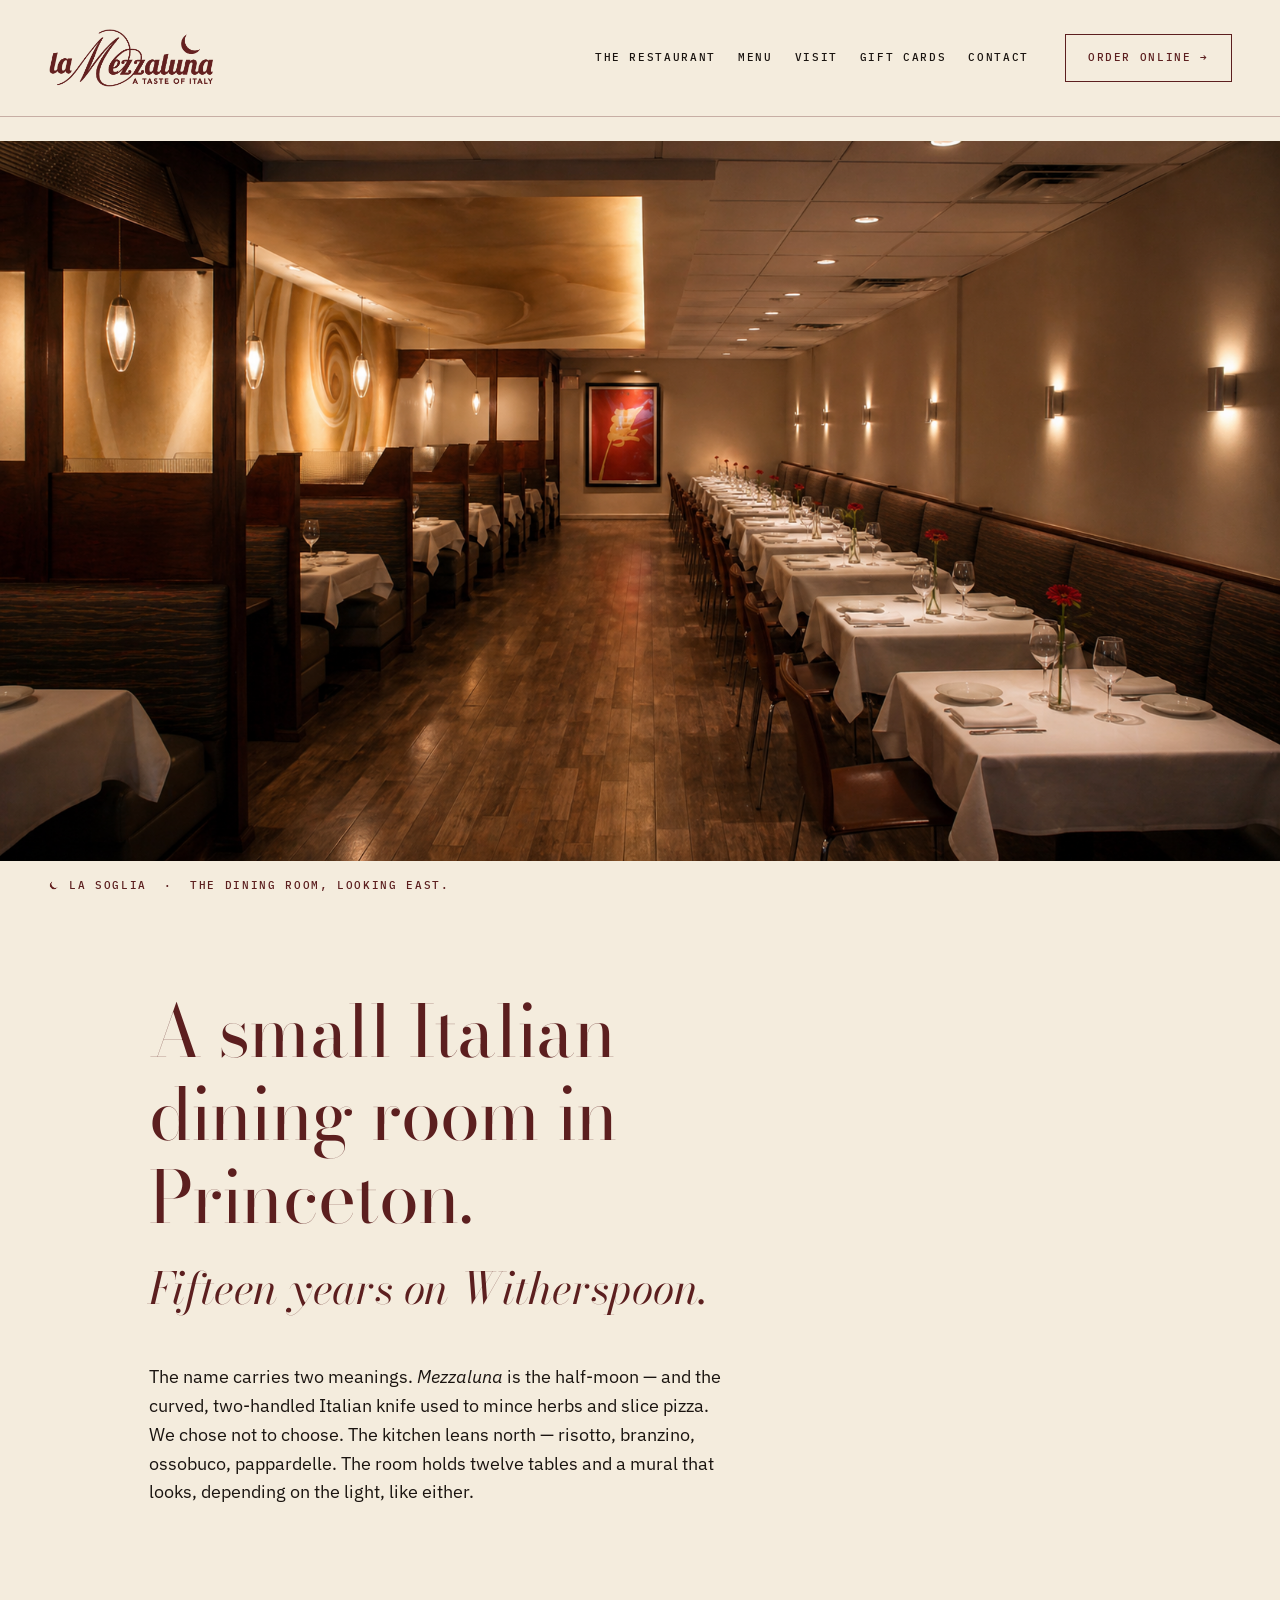
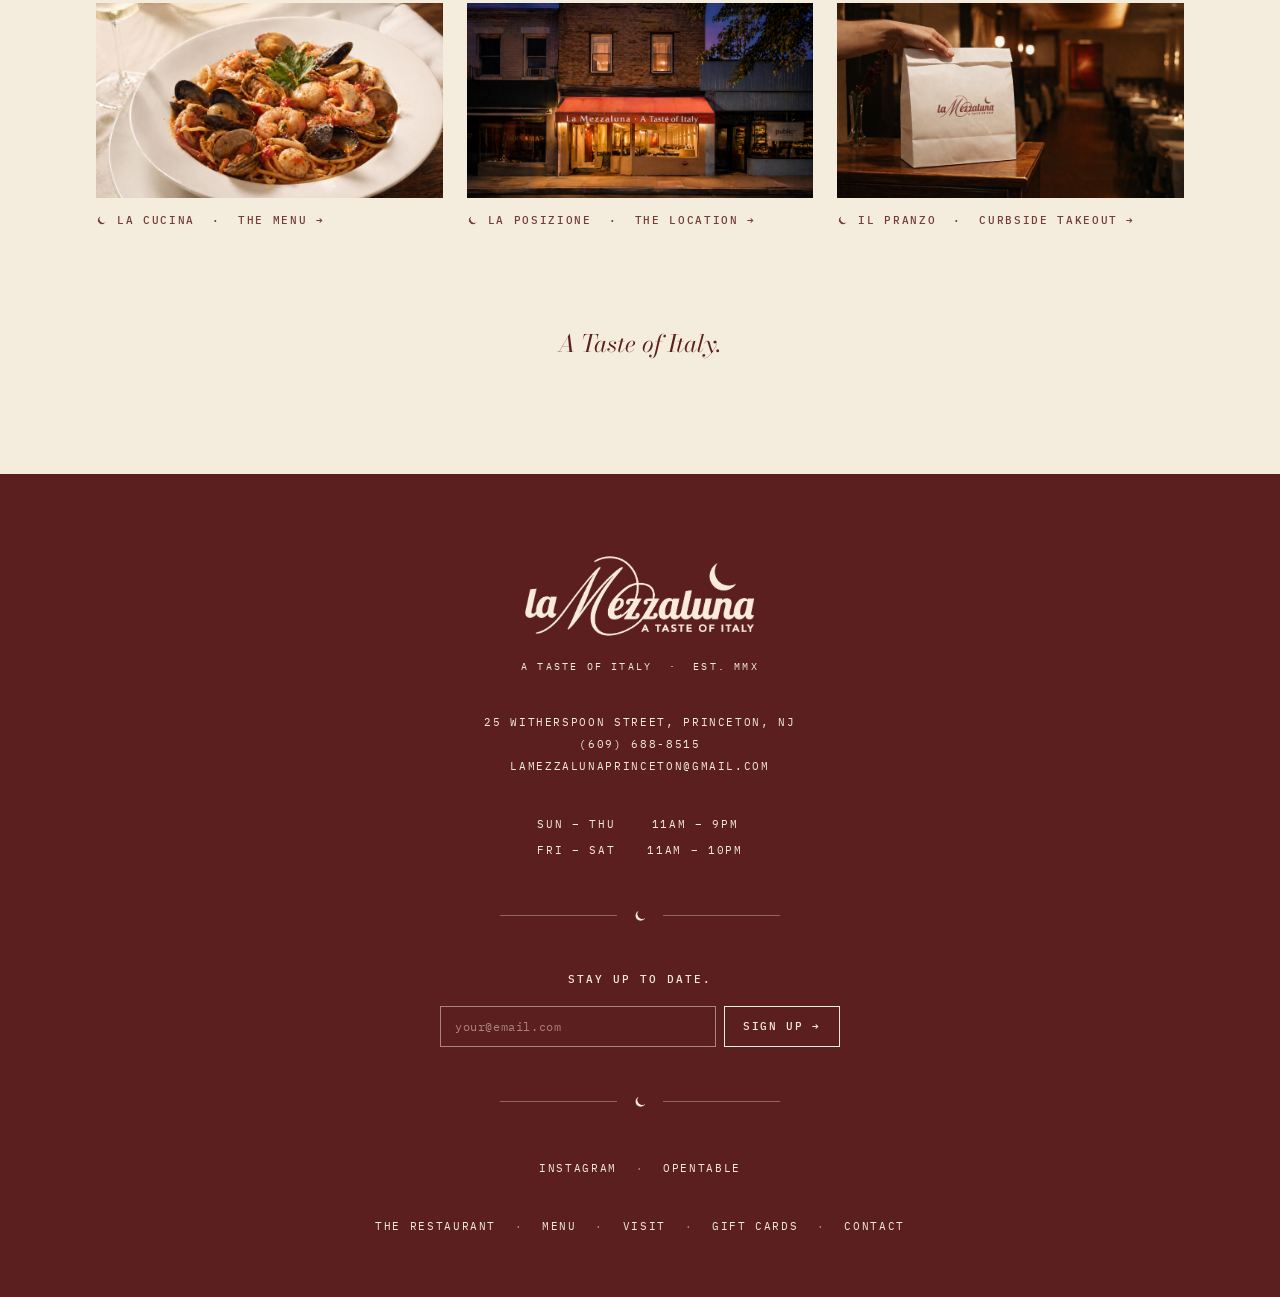
==== index.html @ 33477a1f "Initial commit: La Mezzaluna editorial site Six-page restaurant site (Home, Restaurant, Menu, Visit," ====
<!doctype html>
<html lang="en">
<head>
<meta charset="utf-8">
<meta name="viewport" content="width=device-width, initial-scale=1">
<title>La Mezzaluna · A Taste of Italy</title>
<meta name="description" content="A small Italian dining room in downtown Princeton. Fifteen years on Witherspoon Street.">
<meta name="theme-color" content="#5C1F1F">
<link rel="canonical" href="https://lamezzaluna.com/">

<!-- Icons -->
<link rel="icon" href="/favicon.ico" sizes="any">
<link rel="icon" type="image/png" sizes="32x32" href="/favicon-32x32.png">
<link rel="icon" type="image/png" sizes="16x16" href="/favicon-16x16.png">
<link rel="apple-touch-icon" sizes="180x180" href="/apple-touch-icon.png">
<link rel="manifest" href="/site.webmanifest">

<!-- Open Graph -->
<meta property="og:type" content="website">
<meta property="og:site_name" content="La Mezzaluna">
<meta property="og:title" content="La Mezzaluna · A Taste of Italy">
<meta property="og:description" content="A small Italian dining room in downtown Princeton. Fifteen years on Witherspoon Street.">
<meta property="og:url" content="https://lamezzaluna.com/">
<meta property="og:image" content="https://lamezzaluna.com/og-image.png">
<meta property="og:image:width" content="1200">
<meta property="og:image:height" content="630">

<!-- Twitter -->
<meta name="twitter:card" content="summary_large_image">
<meta name="twitter:title" content="La Mezzaluna · A Taste of Italy">
<meta name="twitter:description" content="A small Italian dining room in downtown Princeton. Fifteen years on Witherspoon Street.">
<meta name="twitter:image" content="https://lamezzaluna.com/og-image.png">

<link rel="preconnect" href="https://fonts.googleapis.com">
<link rel="preconnect" href="https://fonts.gstatic.com" crossorigin>
<link href="https://fonts.googleapis.com/css2?family=Bodoni+Moda:ital,wght@0,400;0,500;1,400;1,500&family=IBM+Plex+Mono:wght@400;500&family=IBM+Plex+Sans:wght@400;500;600&display=swap" rel="stylesheet">
<link rel="stylesheet" href="styles.css?v=9">
<script type="application/ld+json">
{
  "@context": "https://schema.org",
  "@type": "Restaurant",
  "name": "La Mezzaluna",
  "image": "https://lamezzaluna.com/og-image.png",
  "url": "https://lamezzaluna.com/",
  "telephone": "+1-609-688-8515",
  "priceRange": "$",
  "servesCuisine": "Italian",
  "address": {
    "@type": "PostalAddress",
    "streetAddress": "25 Witherspoon Street",
    "addressLocality": "Princeton",
    "addressRegion": "NJ",
    "postalCode": "08540",
    "addressCountry": "US"
  },
  "openingHoursSpecification": [
    {
      "@type": "OpeningHoursSpecification",
      "dayOfWeek": [
        "Sunday",
        "Monday",
        "Tuesday",
        "Wednesday",
        "Thursday"
      ],
      "opens": "11:00",
      "closes": "21:00"
    },
    {
      "@type": "OpeningHoursSpecification",
      "dayOfWeek": [
        "Friday",
        "Saturday"
      ],
      "opens": "11:00",
      "closes": "22:00"
    }
  ],
  "acceptsReservations": "True"
}
</script>
<style>
  .home-h {
    grid-column: 2 / span 8;
    margin-top: 96px;
  }
  .home-h .h-main {
    font-family: var(--serif);
    font-weight: 400;
    color: var(--wine);
    font-size: clamp(48px, 7vw, 72px);
    line-height: 1.15;
    letter-spacing: -0.01em;
    max-width: 600px;
  }
  .home-h .h-italic {
    font-family: var(--serif);
    font-style: italic;
    font-weight: 400;
    color: var(--wine);
    font-size: clamp(28px, 4.5vw, 44px);
    line-height: 1.2;
    margin-top: 24px;
    letter-spacing: -0.005em;
  }
  @media (max-width: 768px) {
    .home-h { grid-column: 1 / -1; margin-top: 56px; }
  }

  .nav-plates {
    grid-column: 1 / -1;
    display: grid;
    grid-template-columns: repeat(3, 1fr);
    gap: 24px;
    margin-top: 96px;
    padding: 0 48px;
  }
  @media (max-width: 768px) {
    .nav-plates { grid-template-columns: 1fr; gap: 32px; padding: 0 24px; margin-top: 64px; }
  }
  .nav-plate {
    display: flex;
    flex-direction: column;
    gap: 14px;
    color: inherit;
    cursor: pointer;
  }
  .nav-plate-frame {
    overflow: hidden;
    width: 100%;
  }
  .nav-plate-img {
    width: 100%;
    aspect-ratio: 16/9;
    object-fit: cover;
    background: var(--paper);
    transition: transform 400ms ease-out;
  }
  .nav-plate-img.placeholder {
    border: 1px solid var(--wine);
    display: flex;
    align-items: center;
    justify-content: center;
    flex-direction: column;
    gap: 12px;
  }
  .nav-plate:hover .nav-plate-img { transform: scale(1.02); }
  .nav-plate-cap {
    display: flex;
    align-items: center;
    gap: 10px;
    font-family: var(--mono);
    text-transform: uppercase;
    letter-spacing: 0.15em;
    font-size: 11px;
    color: var(--wine);
    font-weight: 500;
    opacity: 0.85;
    transition: opacity 400ms ease-out;
  }
  .nav-plate:hover .nav-plate-cap { opacity: 1; }
  .nav-plate-cap .moon { line-height: 0; }
</style>
</head>
<body>
<div id="nav-host"></div>

<figure class="hero reveal">
  <div class="hero-frame">
    <img class="hero-img photo-hover" src="img/dining-room-mural.png" alt="The far wall of the dining room, holding a large cream-and-beige mural that curls like a slow wave or a half-moon, dramatically lit from above." />
  </div>
  <figcaption class="plate-caption">
    <span class="moon" id="cap-moon"></span>
    LA SOGLIA &nbsp;·&nbsp; The dining room, looking east.
  </figcaption>
</figure>

<main class="grid">
  <div class="home-h reveal">
    <div class="h-main">A small Italian dining room in Princeton.</div>
    <div class="h-italic">Fifteen years on Witherspoon.</div>
  </div>

  <p class="body-p reveal">
    The name carries two meanings. <em>Mezzaluna</em> is the half-moon — and the curved, two-handled Italian knife used to mince herbs and slice pizza. We chose not to choose. The kitchen leans north — risotto, branzino, ossobuco, pappardelle. The room holds twelve tables and a mural that looks, depending on the light, like either.
  </p>

  <div class="nav-plates reveal">
    <a class="nav-plate" href="menu.html">
      <div class="nav-plate-frame">
        <img class="nav-plate-img" src="img/hero-pasta.png" alt="A plate of linguini marechiaro." />
      </div>
      <div class="nav-plate-cap">
        <span class="moon" id="np-moon-1"></span>
        LA CUCINA &nbsp;·&nbsp; The menu →
      </div>
    </a>

    <a class="nav-plate" href="visit.html">
      <div class="nav-plate-frame">
        <img class="nav-plate-img" src="img/storefront-dusk.png" alt="The La Mezzaluna storefront on Witherspoon Street at dusk." />
      </div>
      <div class="nav-plate-cap">
        <span class="moon" id="np-moon-2"></span>
        LA POSIZIONE &nbsp;·&nbsp; The location →
      </div>
    </a>

    <a class="nav-plate" href="https://app.getyomojo.com/mojoweb/?vendor=QWtkWXGFDM" target="_blank" rel="noopener">
      <div class="nav-plate-frame">
        <img class="nav-plate-img" src="img/order-online.png" alt="A La Mezzaluna takeout bag on the host stand, the dining room glowing behind it." />
      </div>
      <div class="nav-plate-cap">
        <span class="moon" id="np-moon-3"></span>
        IL PRANZO &nbsp;·&nbsp; Curbside takeout →
      </div>
    </a>
  </div>

  <div class="closing reveal" style="grid-column: 1 / -1;">A Taste of Italy.</div>
</main>

<div id="footer-host"></div>

<script src="chrome.js?v=9"></script>
<script>
  LM.mountChrome('index.html');
  document.getElementById('cap-moon').innerHTML = LM.crescent(11);
  document.getElementById('np-moon-1').innerHTML = LM.crescent(11);
  document.getElementById('np-moon-2').innerHTML = LM.crescent(11);
  document.getElementById('np-moon-3').innerHTML = LM.crescent(11);
</script>
</body>
</html>
---- styles.css ----
/* La Mezzaluna — shared styles (v2) */

:root {
  --paper: #F4ECDD;
  --wine: #5C1F1F;
  --ink: #1A1410;
  --hairline: rgba(92, 31, 31, 0.3);
  --serif: 'Bodoni Moda', Georgia, serif;
  --sans: 'IBM Plex Sans', system-ui, sans-serif;
  --mono: 'IBM Plex Mono', ui-monospace, monospace;
}

* { box-sizing: border-box; margin: 0; padding: 0; }

html, body {
  background: var(--paper);
  color: var(--ink);
  font-family: var(--sans);
  font-size: 16px;
  line-height: 1.55;
  -webkit-font-smoothing: antialiased;
  -moz-osx-font-smoothing: grayscale;
}

a { color: inherit; text-decoration: none; }
img { max-width: 100%; display: block; }

/* ---- Grid ---- */
.grid {
  display: grid;
  grid-template-columns: repeat(12, 1fr);
  column-gap: 24px;
  padding: 0 48px;
  max-width: 1600px;
  margin: 0 auto;
}
@media (max-width: 768px) {
  .grid { padding: 0 24px; column-gap: 16px; }
}

/* ---- Mono small-caps ---- */
.mono {
  font-family: var(--mono);
  text-transform: uppercase;
  letter-spacing: 0.15em;
  font-weight: 500;
  font-size: 11px;
}
@media (max-width: 768px) { .mono { font-size: 10px; } }
.mono-wine { color: var(--wine); }

.italic { font-style: italic; }

/* ---- Nav ---- */
.nav {
  background: var(--paper);
  padding: 28px 48px;
  display: flex;
  align-items: center;
  justify-content: space-between;
  position: relative;
  z-index: 10;
  border-bottom: 1px solid var(--hairline);
}
@media (max-width: 768px) {
  .nav { padding: 20px 24px; }
}

.wordmark { display: block; transition: opacity .2s ease-out; }
.wordmark:hover { opacity: 0.7; }
.wordmark img {
  height: 60px;
  width: auto;
  object-fit: contain;
}
@media (max-width: 768px) {
  .wordmark img { height: 44px; }
}

.nav-right {
  display: flex;
  align-items: center;
  gap: 36px;
}
.nav-links {
  display: flex;
  gap: 22px;
  align-items: center;
  flex-wrap: nowrap;
}
.nav-link {
  position: relative;
  font-family: var(--mono);
  text-transform: uppercase;
  letter-spacing: 0.15em;
  font-weight: 500;
  font-size: 11px;
  color: var(--ink);
  display: inline-flex;
  align-items: center;
  gap: 6px;
  white-space: nowrap;
  transition: color .2s ease-out;
}
.nav-link:hover { color: var(--wine); }
.nav-link .nav-moon {
  display: none;
  color: var(--wine);
  line-height: 0;
}
.nav-link.active .nav-moon { display: inline-flex; }
.nav-link.active { color: var(--wine); }

.nav-cta {
  padding: 11px 16px;
  font-size: 11px;
}

/* Mobile nav */
.hamburger {
  display: none;
  flex-direction: column;
  gap: 5px;
  width: 22px;
  cursor: pointer;
  background: none;
  border: 0;
  padding: 8px 0;
}
.hamburger span {
  display: block;
  width: 100%;
  height: 1px;
  background: var(--ink);
}
.mobile-overlay {
  position: fixed;
  inset: 0;
  background: var(--paper);
  z-index: 100;
  opacity: 0;
  pointer-events: none;
  transition: opacity 300ms ease-out;
  display: flex;
  flex-direction: column;
  padding: 24px;
}
.mobile-overlay.open { opacity: 1; pointer-events: auto; }
.mobile-overlay-top {
  display: flex;
  justify-content: space-between;
  align-items: center;
  margin-bottom: 64px;
}
.mobile-close {
  background: none;
  border: 0;
  font-family: var(--mono);
  text-transform: uppercase;
  letter-spacing: 0.15em;
  font-size: 11px;
  font-weight: 500;
  color: var(--ink);
  cursor: pointer;
}
.mobile-links {
  display: flex;
  flex-direction: column;
  gap: 24px;
  margin-bottom: 48px;
}
.mobile-links a {
  font-family: var(--serif);
  font-size: 32px;
  color: var(--wine);
  display: flex;
  align-items: center;
  gap: 16px;
}
.mobile-links a .moon-inline { display: none; line-height: 0; }
.mobile-links a.active .moon-inline { display: inline-flex; }
.mobile-order {
  align-self: stretch;
  text-align: center;
  margin-top: auto;
}

@media (max-width: 900px) {
  .nav-links { display: none; }
  .nav-cta { display: none; }
  .hamburger { display: flex; }
}

/* ---- Hero photo ---- */
.hero {
  width: 100%;
  position: relative;
  margin-top: 24px;
}
.hero-anchor {
  position: absolute;
  bottom: 48px;
  left: 48px;
  font-family: var(--serif);
  font-weight: 400;
  font-size: clamp(72px, 10vw, 128px);
  line-height: 1;
  color: var(--paper);
  text-shadow: 0 2px 12px rgba(26, 20, 16, 0.4);
  letter-spacing: -0.01em;
  pointer-events: none;
  z-index: 2;
}
@media (max-width: 768px) {
  .hero { margin-top: 12px; }
  .hero-anchor { bottom: 24px; left: 24px; }
}

/* Anchor for pages without a hero (Gift Cards, Contact) */
.page-anchor-text {
  font-family: var(--serif);
  font-weight: 400;
  font-size: clamp(72px, 10vw, 128px);
  line-height: 1;
  color: var(--wine);
  letter-spacing: -0.01em;
  padding: 80px 48px 0;
}
@media (max-width: 768px) {
  .page-anchor-text { padding: 56px 24px 0; }
}
.hero-img {
  width: 100%;
  aspect-ratio: 16/9;
  background: var(--paper);
  display: block;
  object-fit: cover;
}
.hero-img.placeholder {
  border: 1px solid var(--wine);
  display: flex;
  align-items: center;
  justify-content: center;
  flex-direction: column;
  gap: 12px;
}
.hero-frame { overflow: hidden; position: relative; }
.hero-frame.tall .hero-img { aspect-ratio: 4/5; }
.placeholder-fname {
  font-family: var(--mono);
  text-transform: uppercase;
  letter-spacing: 0.15em;
  font-size: 14px;
  color: var(--wine);
  font-weight: 500;
}
.placeholder-meta {
  font-family: var(--mono);
  font-size: 11px;
  color: rgba(26, 20, 16, 0.5);
}
@media (max-width: 768px) {
  .hero-img { aspect-ratio: 4/5; }
}

.plate-caption {
  padding: 16px 48px 0;
  display: flex;
  align-items: center;
  gap: 10px;
  font-family: var(--mono);
  text-transform: uppercase;
  letter-spacing: 0.15em;
  font-size: 11px;
  color: var(--wine);
  font-weight: 500;
}
.plate-caption .moon { line-height: 0; }
@media (max-width: 768px) {
  .plate-caption { padding: 12px 24px 0; flex-wrap: wrap; }
}

/* ---- Headlines / body ---- */
.anchor-h {
  font-family: var(--serif);
  font-weight: 400;
  color: var(--wine);
  font-size: clamp(40px, 8vw, 72px);
  line-height: 1.15;
  letter-spacing: -0.01em;
  grid-column: 2 / span 8;
  margin-top: 80px;
}
.anchor-h.smaller { font-size: clamp(36px, 6vw, 56px); }
.anchor-h.med { font-size: clamp(36px, 5.5vw, 48px); }
.anchor-h.tall { font-size: clamp(40px, 7vw, 64px); }

.body-p {
  font-family: var(--sans);
  font-size: 18px;
  line-height: 1.6;
  color: var(--ink);
  max-width: 600px;
  grid-column: 2 / span 6;
  margin-top: 48px;
}
@media (max-width: 768px) {
  .anchor-h, .body-p, .sub-block { grid-column: 1 / -1 !important; }
  .body-p { font-size: 16px; margin-top: 32px; }
  .anchor-h { margin-top: 48px; }
}

/* ---- Section break ---- */
.section-break {
  grid-column: 1 / -1;
  margin: 80px 0;
  border-top: 1px solid var(--hairline);
}
.section-break-moon {
  grid-column: 1 / -1;
  display: flex;
  align-items: center;
  justify-content: center;
  gap: 24px;
  margin: 80px 0;
  color: var(--wine);
}
.section-break-moon .rule {
  flex: 0 0 80px;
  height: 1px;
  background: var(--hairline);
}
.section-break-moon .moon { line-height: 0; }

/* ---- Sub-block ---- */
.sub-block {
  grid-column: 2 / span 6;
  display: flex;
  flex-direction: column;
  gap: 16px;
  max-width: 600px;
}
.sub-block .label {
  font-family: var(--mono);
  text-transform: uppercase;
  letter-spacing: 0.15em;
  font-size: 11px;
  color: var(--wine);
  font-weight: 500;
}
.sub-block p {
  font-family: var(--sans);
  font-size: 17px;
  line-height: 1.6;
  color: var(--ink);
}

/* ---- Buttons ---- */
.btn {
  display: inline-block;
  padding: 14px 22px;
  border: 1px solid var(--wine);
  font-family: var(--mono);
  text-transform: uppercase;
  letter-spacing: 0.15em;
  font-size: 11px;
  font-weight: 500;
  color: var(--wine);
  background: transparent;
  cursor: pointer;
  transition: background 200ms ease-out, color 200ms ease-out;
  align-self: flex-start;
  white-space: nowrap;
}
.btn:hover { background: var(--wine); color: var(--paper); }
.btn-row { display: flex; flex-wrap: wrap; gap: 16px; }

/* ---- Logistics rows ---- */
.logistics {
  grid-column: 2 / span 6;
  display: grid;
  grid-template-columns: 140px 1fr;
  row-gap: 20px;
  column-gap: 32px;
  max-width: 600px;
}
.logistics dt {
  font-family: var(--mono);
  text-transform: uppercase;
  letter-spacing: 0.15em;
  font-size: 11px;
  color: var(--wine);
  font-weight: 500;
  padding-top: 4px;
}
.logistics dd {
  font-family: var(--sans);
  font-size: 16px;
  color: var(--ink);
  line-height: 1.6;
}
@media (max-width: 768px) {
  .logistics { grid-column: 1 / -1; grid-template-columns: 1fr; row-gap: 4px; }
  .logistics dd { margin-bottom: 16px; }
}

/* ---- Closing italic ---- */
.closing {
  font-family: var(--serif);
  font-style: italic;
  font-weight: 400;
  font-size: 24px;
  color: var(--wine);
  text-align: center;
  margin: 96px 0 48px;
}

/* ---- Footer ---- */
.footer {
  background: var(--wine);
  color: var(--paper);
  padding: 80px 48px 60px;
  text-align: center;
  margin-top: 64px;
}
.f-wordmark { display: inline-block; transition: opacity .2s; }
.f-wordmark:hover { opacity: 0.7; }
.f-wordmark img { height: 84px; width: auto; object-fit: contain; margin: 0 auto; }
.f-tagline {
  font-family: var(--mono);
  text-transform: uppercase;
  letter-spacing: 0.22em;
  font-size: 10px;
  color: var(--paper);
  margin-top: 14px;
}
.footer .f-block {
  font-family: var(--mono);
  text-transform: uppercase;
  letter-spacing: 0.15em;
  font-size: 11px;
  color: var(--paper);
  font-weight: 400;
  margin-top: 36px;
  line-height: 2;
}
.footer .f-block a { color: var(--paper); transition: opacity .2s; }
.footer .f-block a:hover { opacity: 0.7; }
.footer .f-block.hours { display: grid; grid-template-columns: max-content max-content; gap: 4px 32px; justify-content: center; }
.f-divider { display: inline-block; margin: 0 10px; opacity: 0.5; }

.f-divider-row {
  display: flex;
  align-items: center;
  justify-content: center;
  gap: 16px;
  margin: 48px auto;
  width: 280px;
  color: var(--paper);
}
.f-rule {
  flex: 1;
  height: 1px;
  background: rgba(244, 236, 221, 0.35);
}
.f-cresc { line-height: 0; }

.f-news {
  max-width: 400px;
  margin: 0 auto;
  position: relative;
}
.f-news.done .f-news-label,
.f-news.done .f-news-row { opacity: 0; pointer-events: none; }
.f-news.done .f-news-confirm { opacity: 1; }
.f-news-label {
  font-family: var(--mono);
  text-transform: uppercase;
  letter-spacing: 0.18em;
  font-size: 11px;
  color: var(--paper);
  font-weight: 500;
  margin-bottom: 18px;
  transition: opacity 300ms ease-out;
}
.f-news-row {
  display: flex;
  gap: 8px;
  transition: opacity 300ms ease-out;
}
.f-news-row input {
  flex: 1;
  background: transparent;
  border: 1px solid rgba(244, 236, 221, 0.5);
  color: var(--paper);
  font-family: var(--mono);
  font-size: 12px;
  padding: 12px 14px;
  border-radius: 0;
  letter-spacing: 0.05em;
}
.f-news-row input::placeholder { color: rgba(244, 236, 221, 0.5); }
.f-news-row input:focus { outline: none; border-color: var(--paper); }
.f-news-row button {
  background: transparent;
  border: 1px solid var(--paper);
  color: var(--paper);
  font-family: var(--mono);
  text-transform: uppercase;
  letter-spacing: 0.15em;
  font-size: 11px;
  font-weight: 500;
  padding: 0 18px;
  cursor: pointer;
  transition: background .2s, color .2s;
}
.f-news-row button:hover { background: var(--paper); color: var(--wine); }
.f-news-confirm {
  position: absolute;
  inset: 0;
  display: flex;
  align-items: center;
  justify-content: center;
  font-family: var(--serif);
  font-style: italic;
  font-size: 22px;
  color: var(--paper);
  opacity: 0;
  pointer-events: none;
  transition: opacity 300ms ease-out;
}
@media (max-width: 540px) {
  .f-news-row { flex-direction: column; }
  .f-news-row button { padding: 12px; }
}

.f-moon { margin-top: 48px; display: flex; justify-content: center; color: var(--paper); }
.f-moon svg { width: 16px; height: 16px; }

/* ---- Reveal ---- */
.reveal { opacity: 0; transition: opacity 400ms ease-out; }
.reveal.in { opacity: 1; }
/* Heroes don't fade — they're above the fold and the IO flicker on first paint is more annoying than the fade is rewarding. */
.hero.reveal { opacity: 1; }

/* ---- Photo hover ---- */
.photo-hover { transition: transform 400ms ease-out; }
.photo-hover:hover { transform: scale(1.02); }
.hero-frame { display: block; overflow: hidden; }
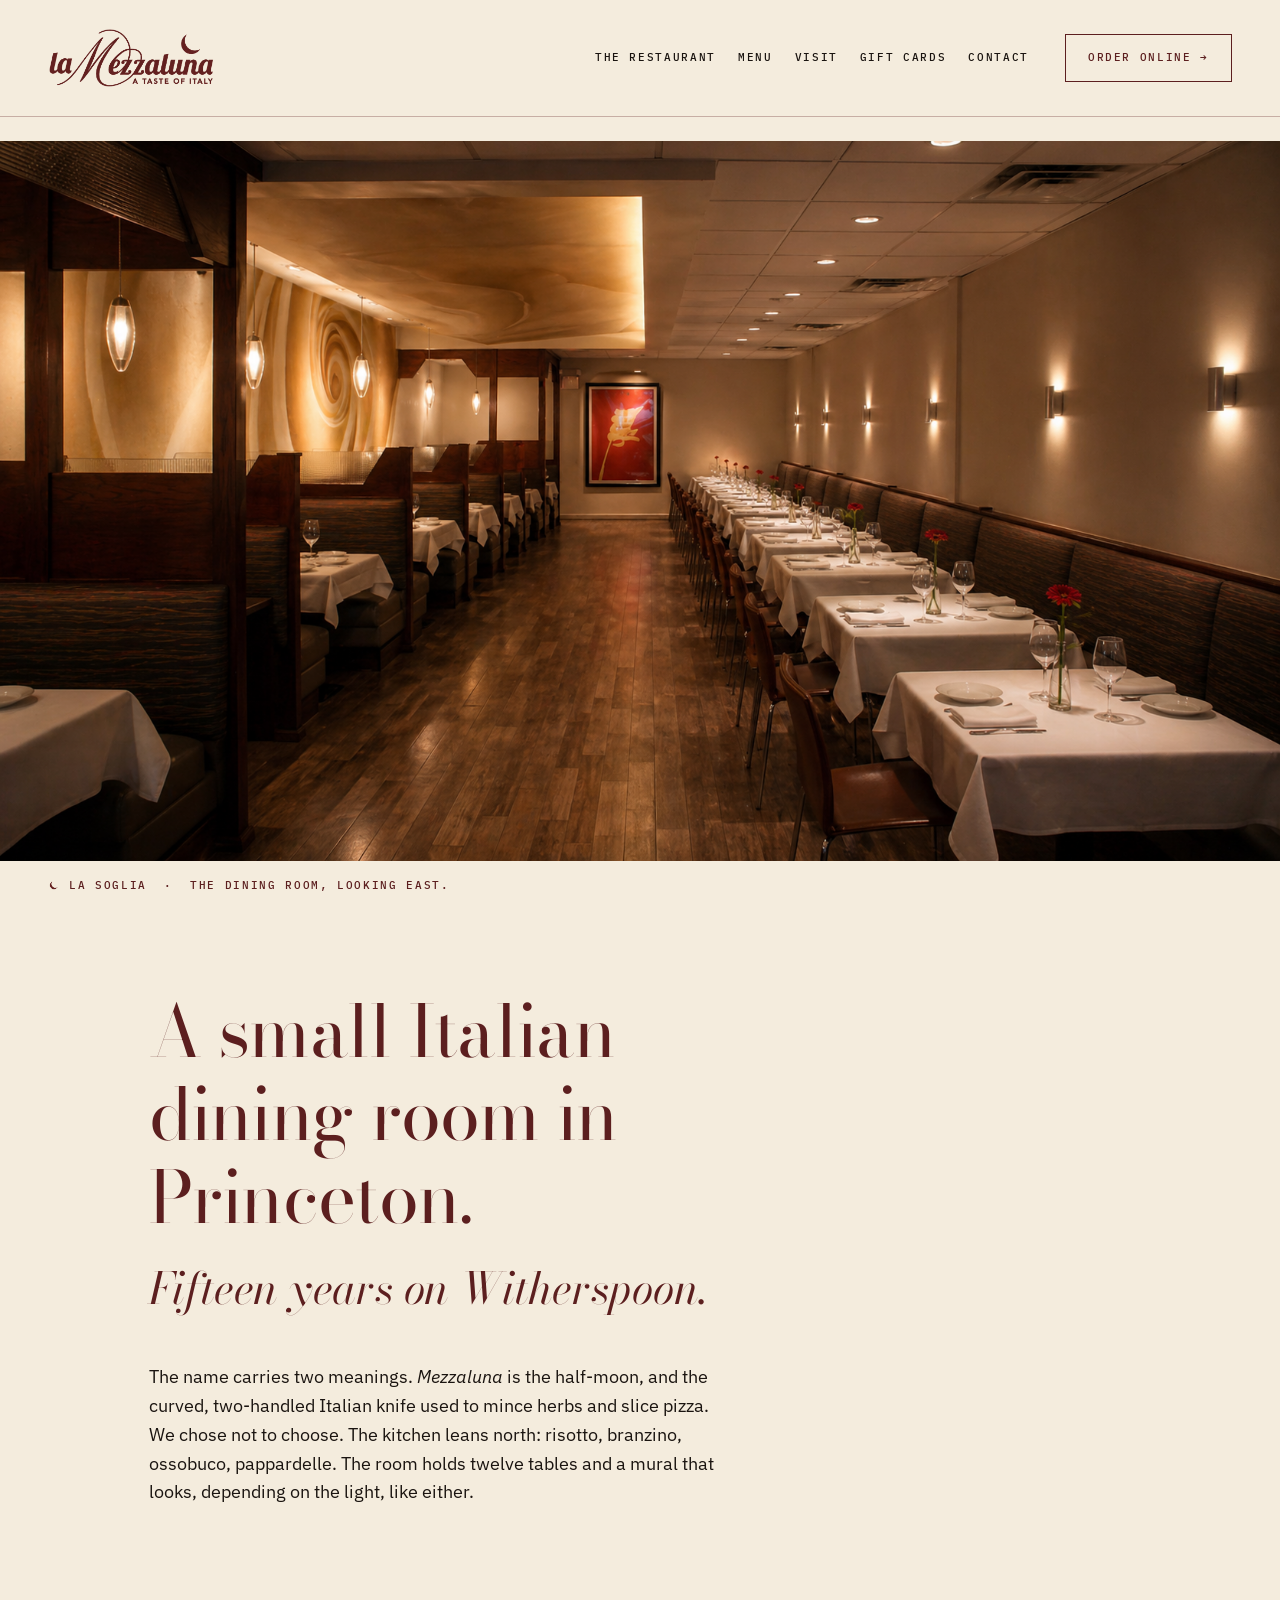
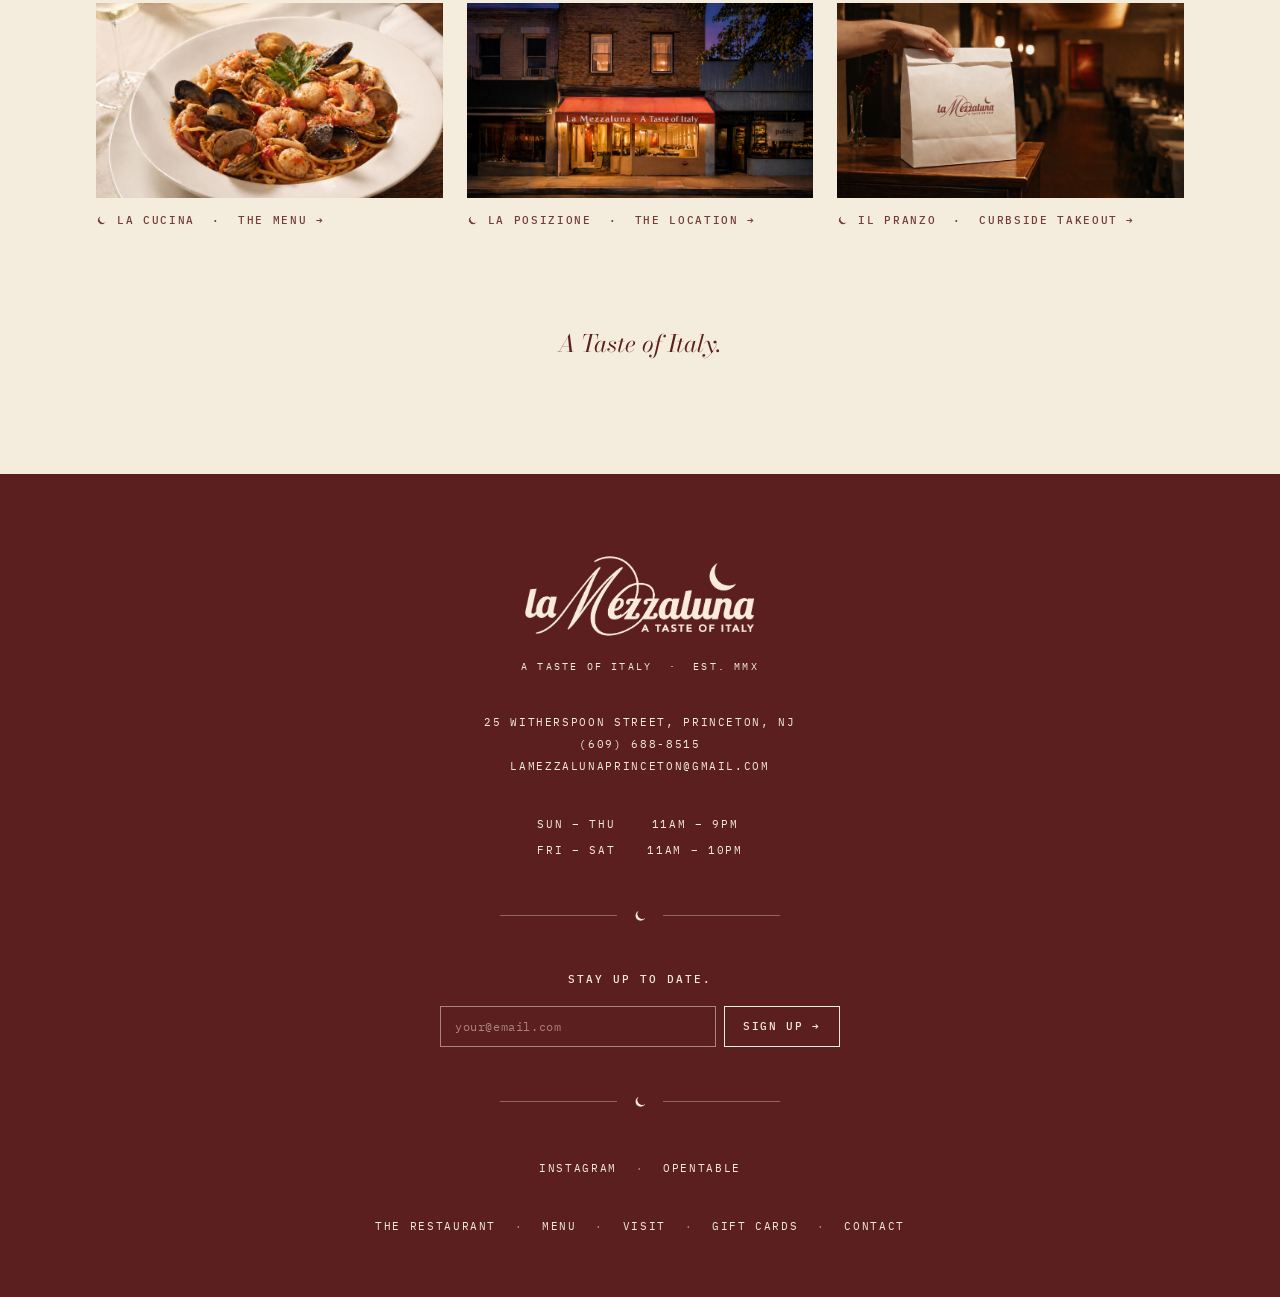
==== commit db1db579: "Remove em dashes from visible body copy Replace em dashes in reader-facing prose across 6 pages with" ====
--- a/index.html
+++ b/index.html
@@ -182,7 +182,7 @@
   </div>
 
   <p class="body-p reveal">
-    The name carries two meanings. <em>Mezzaluna</em> is the half-moon — and the curved, two-handled Italian knife used to mince herbs and slice pizza. We chose not to choose. The kitchen leans north — risotto, branzino, ossobuco, pappardelle. The room holds twelve tables and a mural that looks, depending on the light, like either.
+    The name carries two meanings. <em>Mezzaluna</em> is the half-moon, and the curved, two-handled Italian knife used to mince herbs and slice pizza. We chose not to choose. The kitchen leans north: risotto, branzino, ossobuco, pappardelle. The room holds twelve tables and a mural that looks, depending on the light, like either.
   </p>
 
   <div class="nav-plates reveal">
